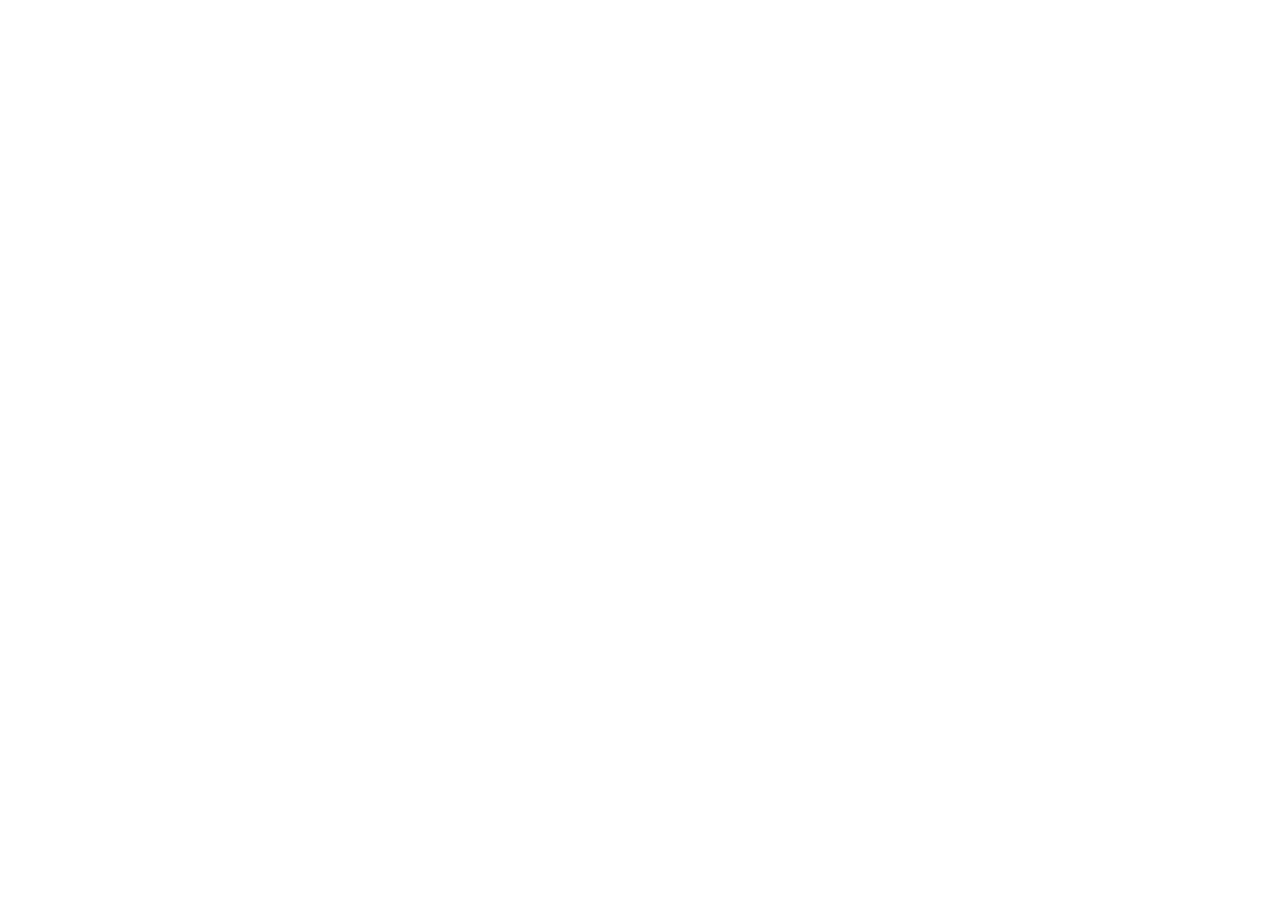
==== index.html @ bdcc48f2 "feat: initialize software comparison application Scaffold the bridge page project with React, Vite, " ====
<!doctype html>
<html lang="en">
  <head>
    <meta charset="UTF-8" />
    <meta name="viewport" content="width=device-width, initial-scale=1.0" />
    <title>Find the Best All-in-One Marketing Platform for Your Budget</title>
    <meta name="description" content="Compare the leading digital marketing and email automation tools in India. Find the best budget funnel builder and email sender for online businesses." />
  </head>
  <body>
    <div id="root"></div>
    <script type="module" src="/src/main.tsx"></script>
  </body>
</html>
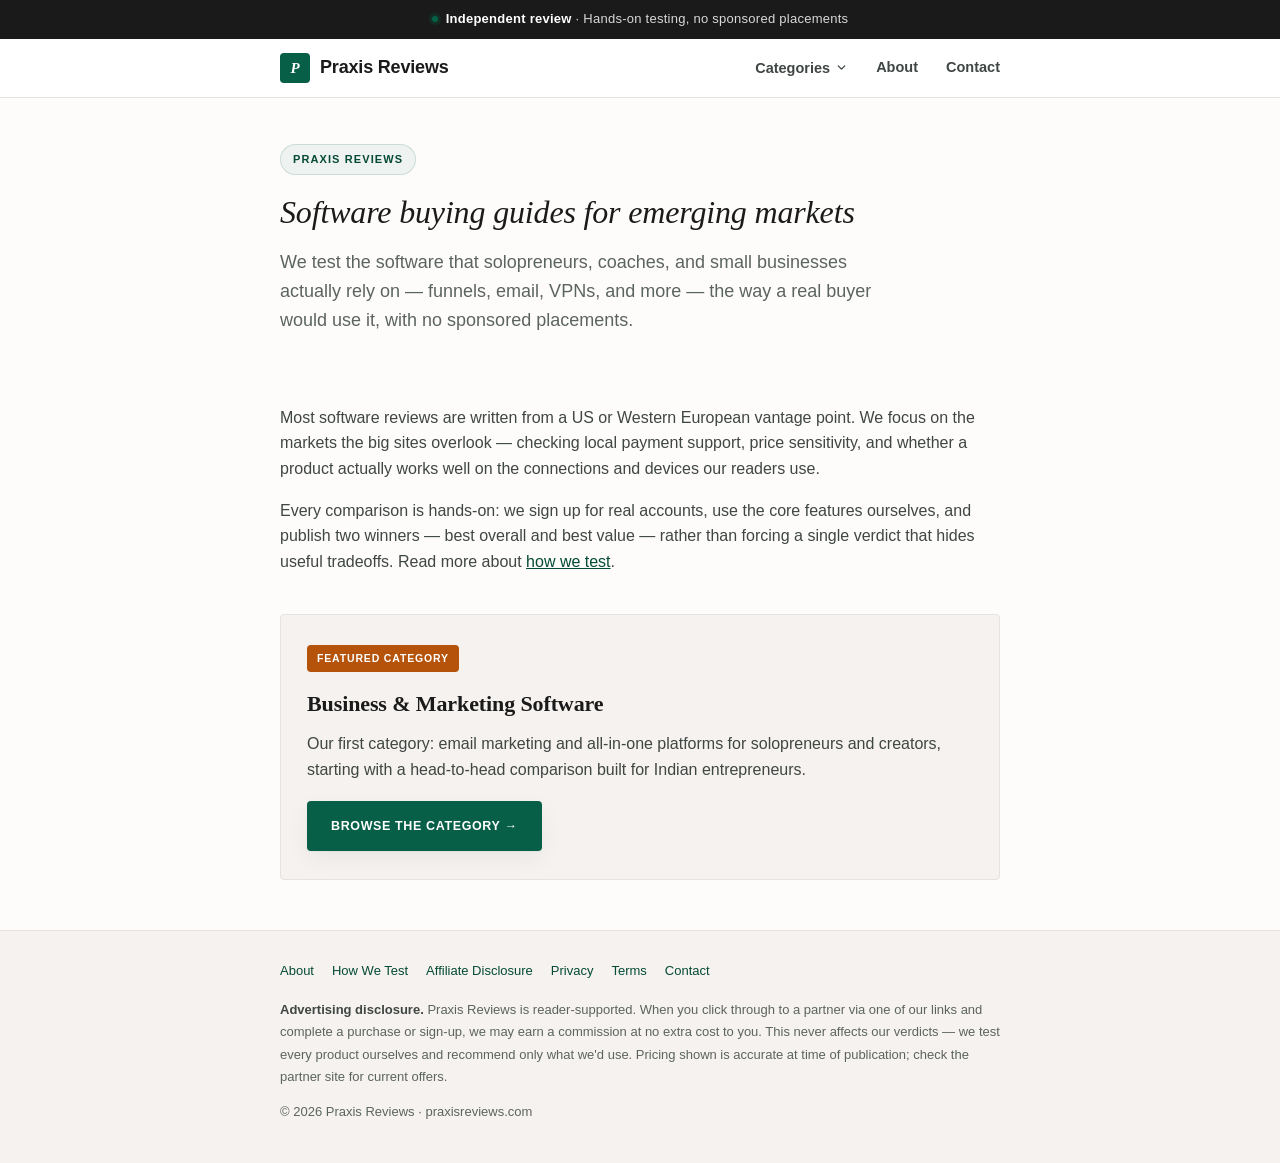
==== commit 3ec2d7ca: "Redesign site, fix nav, and correct comparison page accuracy - Restyle all pages to a green/serif ed" ====
--- a/index.html
+++ b/index.html
@@ -1,14 +1,141 @@
-<!doctype html>
+<!DOCTYPE html>
 <html lang="en">
-  <head>
-    <meta charset="UTF-8" />
-    <meta name="viewport" content="width=device-width, initial-scale=1.0" />
-    <title>Find the Best All-in-One Marketing Platform for Your Budget</title>
-    <meta name="description" content="Compare the leading digital marketing and email automation tools in India. Find the best budget funnel builder and email sender for online businesses." />
-  </head>
-  <body>
-    <div id="root"></div>
-    <script type="module" src="/src/main.tsx"></script>
-  </body>
+<head>
+<meta charset="UTF-8">
+<meta name="viewport" content="width=device-width, initial-scale=1.0">
+<title>Praxis Reviews — Software Buying Guides for Emerging Markets</title>
+<meta name="description" content="Independent, hands-on software comparisons for solopreneurs and small businesses in emerging markets — no sponsored placements.">
+<style>
+  :root{
+    --ink:#1A1A1A;
+    --ink-soft:#3F4643;
+    --muted:#5C6460;
+    --paper:#FDFCFB;
+    --panel:#F5F2EF;
+    --line:#E5E3E0;
+    --teal:#065F46;
+    --teal-dark:#044A36;
+    --teal-tint:rgba(6,95,70,.06);
+    --amber:#B45309;
+    --white:#FFFFFF;
+    --radius:4px;
+    --shadow:0 1px 2px rgba(26,26,26,.04), 0 8px 24px rgba(26,26,26,.05);
+  }
+  *{box-sizing:border-box;margin:0;padding:0}
+  html{scroll-behavior:smooth;-webkit-text-size-adjust:100%}
+  body{
+    font-family:-apple-system,BlinkMacSystemFont,"Segoe UI",Roboto,Helvetica,Arial,sans-serif;
+    color:var(--ink);background:var(--paper);line-height:1.6;
+    font-size:17px;-webkit-font-smoothing:antialiased;
+  }
+  .wrap{max-width:760px;margin:0 auto;padding:0 20px}
+
+  /* ── Trust bar ── */
+  .trustbar{background:var(--ink);color:#D8DAD8;font-size:13px;letter-spacing:.02em}
+  .trustbar .wrap{display:flex;align-items:center;justify-content:center;gap:8px;padding:9px 20px;text-align:center}
+  .trustbar strong{color:var(--white);font-weight:600}
+  .dot{width:6px;height:6px;border-radius:50%;background:var(--teal);flex-shrink:0;box-shadow:0 0 0 3px rgba(6,95,70,.25)}
+
+  /* ── Masthead (nav injected by /assets/header.js) ── */
+  .logo{display:flex;align-items:center;gap:10px;font-weight:700;font-size:18px;letter-spacing:-.01em;color:var(--ink);text-decoration:none}
+  .logo .mark{width:30px;height:30px;border-radius:var(--radius);background:var(--teal);color:#fff;display:flex;align-items:center;justify-content:center;font-weight:700;font-size:15px;font-family:Georgia,"Times New Roman",Times,serif;font-style:italic}
+
+  /* ── Hero ── */
+  .hero{padding:46px 0 30px;text-align:left}
+  .eyebrow{display:inline-flex;align-items:center;gap:7px;font-size:11px;font-weight:700;letter-spacing:.1em;text-transform:uppercase;color:var(--teal-dark);background:var(--teal-tint);border:1px solid rgba(6,95,70,.15);padding:6px 12px;border-radius:99px;margin-bottom:18px}
+  h1{font-family:Georgia,"Times New Roman",Times,serif;font-style:italic;font-weight:400;font-size:32px;line-height:1.22;letter-spacing:-.005em;margin-bottom:16px}
+  .standfirst{font-size:18px;color:var(--muted);max-width:62ch}
+
+  /* ── Body copy ── */
+  .sec{margin:40px 0}
+  .sec > h2{font-family:Georgia,serif;font-size:21px;font-weight:700;letter-spacing:-.005em;margin-bottom:14px}
+  .sec p{color:var(--ink-soft);font-size:16px;margin-bottom:16px}
+  .sec p:last-child{margin-bottom:0}
+  .sec p a{color:var(--teal-dark)}
+
+  /* ── Featured category highlight ── */
+  .highlight{background:var(--panel);border:1px solid var(--line);border-radius:var(--radius);padding:28px 26px;margin:38px 0}
+  .highlight h2{font-family:Georgia,serif;font-size:22px;margin-bottom:10px;letter-spacing:-.005em}
+  .highlight p{color:var(--ink-soft);margin-bottom:18px;font-size:16px}
+  .highlight .tag{display:inline-block;font-size:10.5px;font-weight:700;letter-spacing:.08em;text-transform:uppercase;color:#fff;background:var(--amber);padding:5px 10px;border-radius:var(--radius);margin-bottom:14px}
+  .btn{display:inline-flex;align-items:center;justify-content:center;gap:9px;padding:15px 24px;border-radius:var(--radius);font-size:12.5px;font-weight:700;letter-spacing:.05em;text-transform:uppercase;text-decoration:none;color:#fff;background:var(--teal);box-shadow:var(--shadow);transition:transform .12s ease,background .12s ease}
+  .btn:hover{transform:translateY(-1px);background:var(--teal-dark)}
+
+  /* ── Footer / disclaimer ── */
+  footer{border-top:1px solid var(--line);background:var(--panel);margin-top:50px;padding:30px 0 40px}
+  .foot-meta{display:flex;flex-wrap:wrap;gap:6px 18px;font-size:13px;color:var(--muted);margin-bottom:18px}
+  .foot-meta a{color:var(--teal-dark);text-decoration:none}
+  .disclaimer{font-size:13px;color:var(--muted);line-height:1.7;margin-bottom:14px}
+  .disclaimer b{color:var(--ink-soft)}
+  .copyright{font-size:13px;color:var(--muted)}
+
+  /* ── Responsive ── */
+  @media (max-width:600px){
+    body{font-size:16px}
+    h1{font-size:25px}
+    .standfirst{font-size:16.5px}
+    .hero{padding:34px 0 24px}
+    .sec > h2{font-size:19px}
+    .trustbar .wrap{font-size:12px}
+    .btn{width:100%}
+  }
+</style>
+</head>
+<body>
+
+<!-- TRUST BAR -->
+<div class="trustbar">
+  <div class="wrap">
+    <span class="dot"></span>
+    <span><strong>Independent review</strong> · Hands-on testing, no sponsored placements</span>
+  </div>
+</div>
+
+<!-- MASTHEAD -->
+<div id="site-header"></div>
+
+<div class="wrap">
+
+  <!-- HERO -->
+  <section class="hero">
+    <span class="eyebrow">Praxis Reviews</span>
+    <h1>Software buying guides for emerging markets</h1>
+    <p class="standfirst">We test the software that solopreneurs, coaches, and small businesses actually rely on — funnels, email, VPNs, and more — the way a real buyer would use it, with no sponsored placements.</p>
+  </section>
+
+  <section class="sec">
+    <p>Most software reviews are written from a US or Western European vantage point. We focus on the markets the big sites overlook — checking local payment support, price sensitivity, and whether a product actually works well on the connections and devices our readers use.</p>
+    <p>Every comparison is hands-on: we sign up for real accounts, use the core features ourselves, and publish two winners — best overall and best value — rather than forcing a single verdict that hides useful tradeoffs. Read more about <a href="/methodology">how we test</a>.</p>
+  </section>
+
+  <!-- FEATURED CATEGORY -->
+  <div class="highlight">
+    <span class="tag">Featured category</span>
+    <h2>Business &amp; Marketing Software</h2>
+    <p>Our first category: email marketing and all-in-one platforms for solopreneurs and creators, starting with a head-to-head comparison built for Indian entrepreneurs.</p>
+    <a class="btn" href="/email-marketing/">Browse the category →</a>
+  </div>
+
+</div>
+
+<!-- FOOTER -->
+<footer>
+  <div class="wrap">
+    <div class="foot-meta">
+      <a href="/about">About</a>
+      <a href="/methodology">How We Test</a>
+      <a href="/disclosure">Affiliate Disclosure</a>
+      <a href="/privacy">Privacy</a>
+      <a href="/terms">Terms</a>
+      <a href="/contact">Contact</a>
+    </div>
+    <p class="disclaimer">
+      <b>Advertising disclosure.</b> Praxis Reviews is reader-supported. When you click through to a partner via one of our links and complete a purchase or sign-up, we may earn a commission at no extra cost to you. This never affects our verdicts — we test every product ourselves and recommend only what we'd use. Pricing shown is accurate at time of publication; check the partner site for current offers.
+    </p>
+    <p class="copyright">© 2026 Praxis Reviews · praxisreviews.com</p>
+  </div>
+</footer>
+
+<script src="/assets/header.js" defer></script>
+</body>
 </html>
-
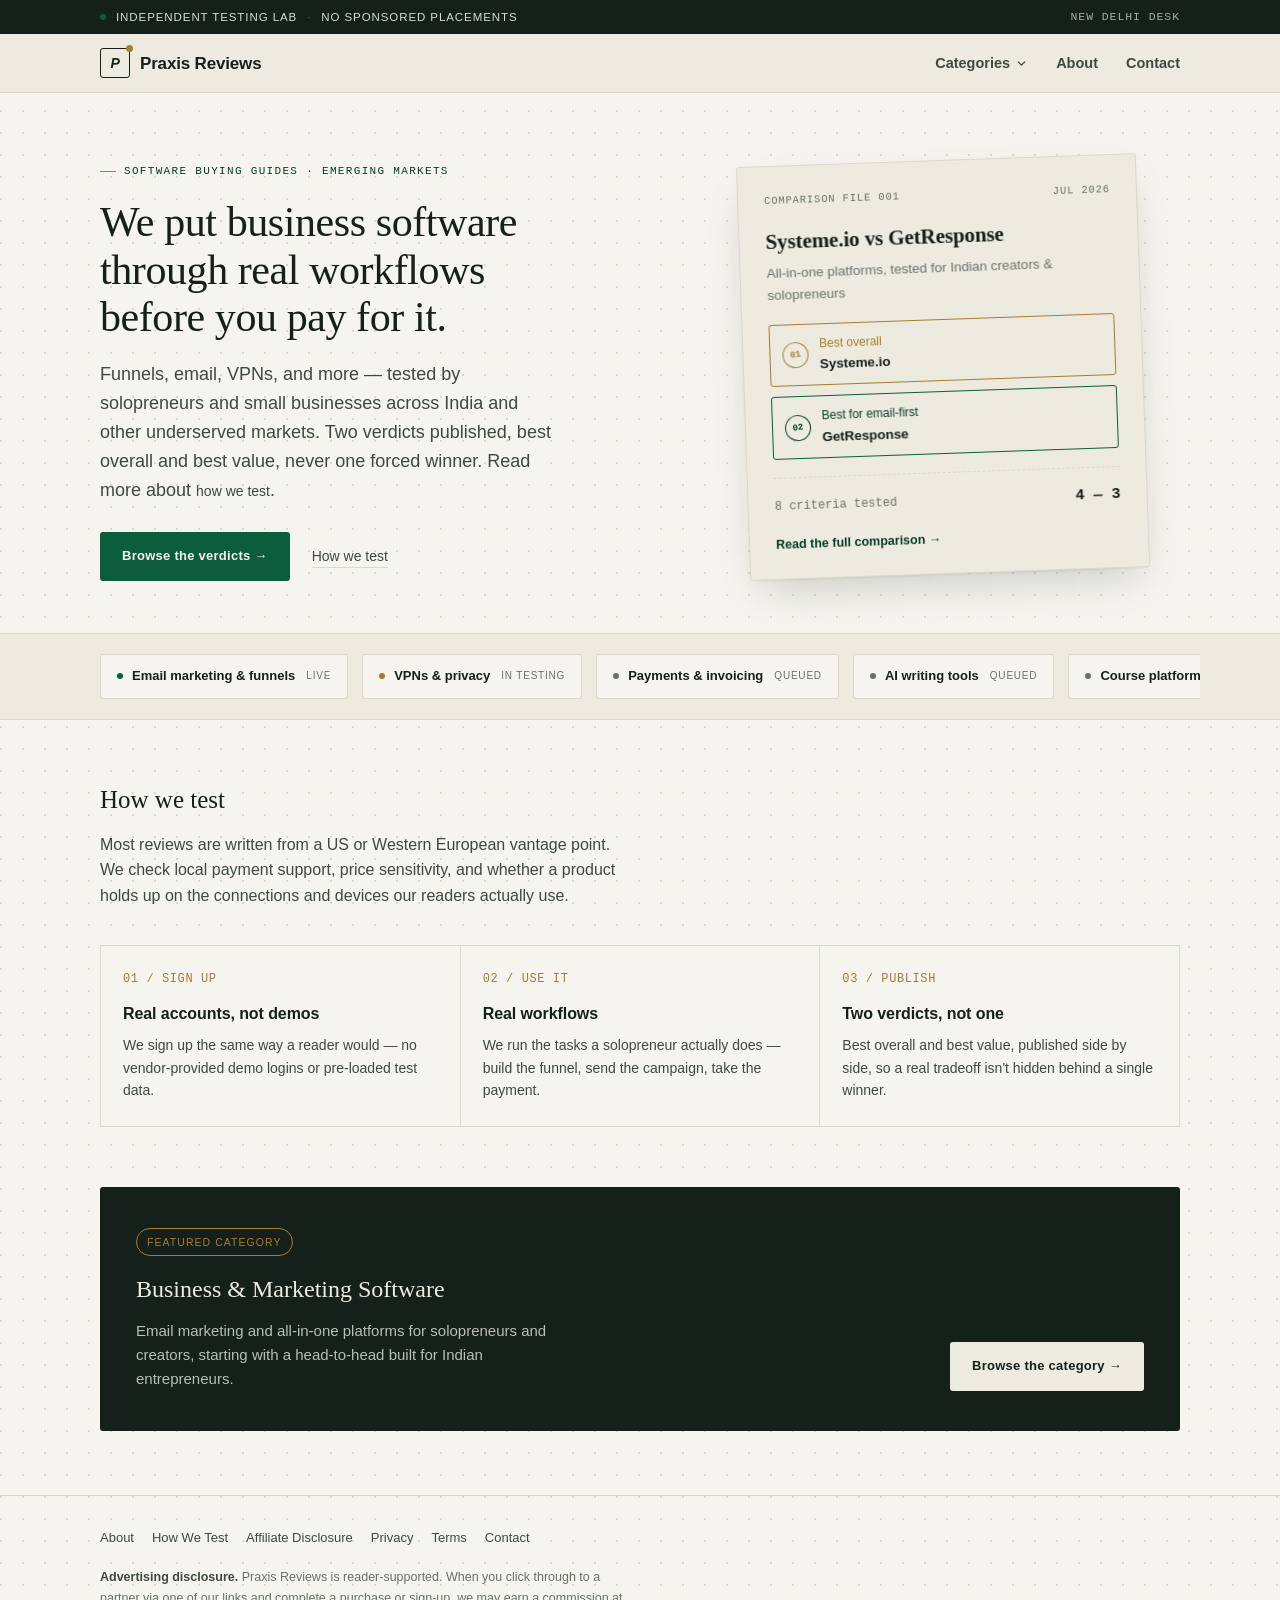
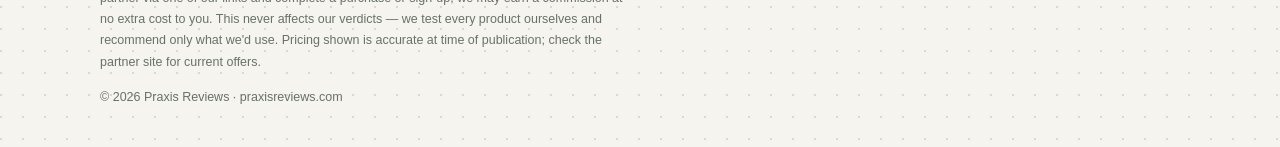
==== commit ff286a84: "Redesign site with inspection-manifest visual identity Replace the cream/teal editorial look with a " ====
--- a/index.html
+++ b/index.html
@@ -7,116 +7,268 @@
 <meta name="description" content="Independent, hands-on software comparisons for solopreneurs and small businesses in emerging markets — no sponsored placements.">
 <style>
   :root{
-    --ink:#1A1A1A;
-    --ink-soft:#3F4643;
-    --muted:#5C6460;
-    --paper:#FDFCFB;
-    --panel:#F5F2EF;
-    --line:#E5E3E0;
-    --teal:#065F46;
-    --teal-dark:#044A36;
-    --teal-tint:rgba(6,95,70,.06);
-    --amber:#B45309;
-    --white:#FFFFFF;
-    --radius:4px;
-    --shadow:0 1px 2px rgba(26,26,26,.04), 0 8px 24px rgba(26,26,26,.05);
+    --paper:#F5F4EE;
+    --panel:#EDEBE0;
+    --ink:#15201A;
+    --ink-soft:#3E4941;
+    --muted:#67716A;
+    --teal:#0B5D3B;
+    --teal-dark:#063C27;
+    --teal-tint:rgba(11,93,59,.08);
+    --amber:#A67C2E;
+    --amber-tint:rgba(166,124,46,.12);
+    --white:#EDEBE0;
+    --line:#DBD7C9;
+    --radius:3px;
+    --shadow:0 1px 2px rgba(21,32,26,.06), 0 18px 40px -14px rgba(21,32,26,.22);
+  }
+  @media (prefers-color-scheme: dark){
+    :root{
+      --paper:#101915; --panel:#16211B; --ink:#EDEAE0; --ink-soft:#C7C9BD; --muted:#8B9389;
+      --teal:#3FA679; --teal-dark:#1F7A52; --teal-tint:rgba(63,166,121,.12);
+      --amber:#D9A94A; --amber-tint:rgba(217,169,74,.14); --white:#16211B; --line:#293530;
+      --shadow:0 1px 2px rgba(0,0,0,.3), 0 18px 44px -14px rgba(0,0,0,.6);
+    }
   }
   *{box-sizing:border-box;margin:0;padding:0}
   html{scroll-behavior:smooth;-webkit-text-size-adjust:100%}
   body{
     font-family:-apple-system,BlinkMacSystemFont,"Segoe UI",Roboto,Helvetica,Arial,sans-serif;
-    color:var(--ink);background:var(--paper);line-height:1.6;
-    font-size:17px;-webkit-font-smoothing:antialiased;
-  }
-  .wrap{max-width:760px;margin:0 auto;padding:0 20px}
-
-  /* ── Trust bar ── */
-  .trustbar{background:var(--ink);color:#D8DAD8;font-size:13px;letter-spacing:.02em}
-  .trustbar .wrap{display:flex;align-items:center;justify-content:center;gap:8px;padding:9px 20px;text-align:center}
-  .trustbar strong{color:var(--white);font-weight:600}
-  .dot{width:6px;height:6px;border-radius:50%;background:var(--teal);flex-shrink:0;box-shadow:0 0 0 3px rgba(6,95,70,.25)}
+    color:var(--ink);
+    background:
+      radial-gradient(circle at 1px 1px, var(--line) 1px, transparent 0) 0 0/22px 22px,
+      var(--paper);
+    line-height:1.6;font-size:17px;-webkit-font-smoothing:antialiased;
+  }
+  a{color:inherit}
+  .serif{font-family:"Iowan Old Style","Palatino Linotype",Palatino,"URW Palladio L","Book Antiqua",Georgia,serif}
+  .mono{font-family:ui-monospace,"SF Mono","Cascadia Mono","Roboto Mono",Menlo,Consolas,monospace}
+  .wrap{max-width:1120px;margin:0 auto;padding:0 20px}
+  h1,h2,h3{text-wrap:balance}
+  :focus-visible{outline:2px solid var(--teal);outline-offset:3px}
+  @media (prefers-reduced-motion: reduce){
+    *{animation-duration:.001ms !important;animation-iteration-count:1 !important;transition-duration:.001ms !important}
+  }
+
+  /* ── Dispatch bar ── */
+  .dispatch{background:var(--ink);color:#D8DAD3}
+  @media (prefers-color-scheme: dark){ .dispatch{background:#080D0A} }
+  .dispatch .wrap{display:flex;align-items:center;gap:10px;padding:8px 20px;font-size:11.5px;letter-spacing:.08em;text-transform:uppercase}
+  .dispatch .dot{width:6px;height:6px;border-radius:50%;background:var(--teal);flex-shrink:0;box-shadow:0 0 0 3px var(--teal-tint)}
+  .dispatch .sep{opacity:.4}
+  .dispatch .desk{margin-left:auto;opacity:.75}
+  @media (max-width:640px){ .dispatch .desk{display:none} }
 
   /* ── Masthead (nav injected by /assets/header.js) ── */
-  .logo{display:flex;align-items:center;gap:10px;font-weight:700;font-size:18px;letter-spacing:-.01em;color:var(--ink);text-decoration:none}
-  .logo .mark{width:30px;height:30px;border-radius:var(--radius);background:var(--teal);color:#fff;display:flex;align-items:center;justify-content:center;font-weight:700;font-size:15px;font-family:Georgia,"Times New Roman",Times,serif;font-style:italic}
+  .logo{display:flex;align-items:center;gap:10px;font-weight:600;font-size:17px;letter-spacing:-.01em;color:var(--ink);text-decoration:none}
+  .logo .mark{width:30px;height:30px;border:1.5px solid var(--ink);border-radius:var(--radius);color:var(--ink);display:flex;align-items:center;justify-content:center;font-weight:600;font-size:14px;font-style:italic;position:relative}
+  .logo .mark::after{content:"";position:absolute;top:-4px;right:-4px;width:7px;height:7px;background:var(--amber);border-radius:50%}
 
   /* ── Hero ── */
-  .hero{padding:46px 0 30px;text-align:left}
-  .eyebrow{display:inline-flex;align-items:center;gap:7px;font-size:11px;font-weight:700;letter-spacing:.1em;text-transform:uppercase;color:var(--teal-dark);background:var(--teal-tint);border:1px solid rgba(6,95,70,.15);padding:6px 12px;border-radius:99px;margin-bottom:18px}
-  h1{font-family:Georgia,"Times New Roman",Times,serif;font-style:italic;font-weight:400;font-size:32px;line-height:1.22;letter-spacing:-.005em;margin-bottom:16px}
-  .standfirst{font-size:18px;color:var(--muted);max-width:62ch}
-
-  /* ── Body copy ── */
-  .sec{margin:40px 0}
-  .sec > h2{font-family:Georgia,serif;font-size:21px;font-weight:700;letter-spacing:-.005em;margin-bottom:14px}
-  .sec p{color:var(--ink-soft);font-size:16px;margin-bottom:16px}
-  .sec p:last-child{margin-bottom:0}
-  .sec p a{color:var(--teal-dark)}
-
-  /* ── Featured category highlight ── */
-  .highlight{background:var(--panel);border:1px solid var(--line);border-radius:var(--radius);padding:28px 26px;margin:38px 0}
-  .highlight h2{font-family:Georgia,serif;font-size:22px;margin-bottom:10px;letter-spacing:-.005em}
-  .highlight p{color:var(--ink-soft);margin-bottom:18px;font-size:16px}
-  .highlight .tag{display:inline-block;font-size:10.5px;font-weight:700;letter-spacing:.08em;text-transform:uppercase;color:#fff;background:var(--amber);padding:5px 10px;border-radius:var(--radius);margin-bottom:14px}
-  .btn{display:inline-flex;align-items:center;justify-content:center;gap:9px;padding:15px 24px;border-radius:var(--radius);font-size:12.5px;font-weight:700;letter-spacing:.05em;text-transform:uppercase;text-decoration:none;color:#fff;background:var(--teal);box-shadow:var(--shadow);transition:transform .12s ease,background .12s ease}
+  .hero{padding:60px 0 52px}
+  .hero .grid{display:grid;grid-template-columns:1.1fr .95fr;gap:56px;align-items:center}
+  @media (max-width:900px){ .hero .grid{grid-template-columns:1fr;gap:40px} }
+  .eyebrow{display:inline-flex;align-items:center;gap:8px;font-size:11px;letter-spacing:.12em;text-transform:uppercase;color:var(--teal-dark);margin-bottom:18px}
+  @media (prefers-color-scheme: dark){ .eyebrow{color:var(--teal)} }
+  .eyebrow::before{content:"";width:16px;height:1px;background:var(--amber)}
+  h1{font-size:42px;font-weight:500;line-height:1.14;letter-spacing:-.01em;margin-bottom:18px}
+  @media (max-width:900px){ h1{font-size:31px} }
+  .standfirst{font-size:18px;color:var(--ink-soft);max-width:46ch;margin-bottom:28px}
+  .cta-row{display:flex;align-items:center;gap:22px;flex-wrap:wrap}
+  .btn{display:inline-flex;align-items:center;gap:9px;padding:14px 22px;background:var(--teal);color:var(--paper);text-decoration:none;font-size:13px;font-weight:600;letter-spacing:.02em;border-radius:var(--radius);transition:transform .15s ease,background .15s ease}
   .btn:hover{transform:translateY(-1px);background:var(--teal-dark)}
-
-  /* ── Footer / disclaimer ── */
-  footer{border-top:1px solid var(--line);background:var(--panel);margin-top:50px;padding:30px 0 40px}
+  .text-link{font-size:14px;color:var(--ink-soft);text-decoration:none;border-bottom:1px solid var(--line)}
+  .text-link:hover{color:var(--ink);border-color:var(--ink-soft)}
+
+  /* ── Verdict card ── */
+  .card-stage{display:flex;justify-content:center}
+  .verdict-card{
+    background:var(--panel);border:1px solid var(--line);border-radius:var(--radius);
+    box-shadow:var(--shadow);padding:26px 26px 24px;width:100%;max-width:400px;
+    transform:rotate(-2deg);
+    animation:settle .6s cubic-bezier(.2,.9,.3,1.1) both;
+  }
+  @keyframes settle{ from{ transform:rotate(-7deg) translateY(10px) scale(.97); opacity:0 } to{ transform:rotate(-2deg) translateY(0) scale(1); opacity:1 } }
+  .verdict-card .file-row{display:flex;justify-content:space-between;font-size:10.5px;letter-spacing:.08em;text-transform:uppercase;color:var(--muted);margin-bottom:16px}
+  .verdict-card h2{font-size:21px;font-weight:600;margin-bottom:4px;letter-spacing:-.005em}
+  .verdict-card .sub{font-size:13.5px;color:var(--muted);margin-bottom:18px}
+  .stamps{display:flex;flex-direction:column;gap:10px;margin-bottom:18px}
+  .stamp{display:flex;align-items:center;gap:11px;padding:10px 12px;border:1.5px solid;border-radius:var(--radius)}
+  .stamp.gold{border-color:var(--amber);color:var(--amber)}
+  .stamp.teal-stamp{border-color:var(--teal);color:var(--teal-dark)}
+  @media (prefers-color-scheme: dark){ .stamp.teal-stamp{color:var(--teal)} }
+  .stamp .ring{width:26px;height:26px;border-radius:50%;border:1.5px solid currentColor;flex-shrink:0;display:flex;align-items:center;justify-content:center;font-size:9px;font-weight:700;transform:rotate(-8deg)}
+  .stamp .txt{font-size:12px}
+  .stamp .txt b{display:block;font-size:13.5px;letter-spacing:-.005em;color:var(--ink);font-weight:700}
+  .verdict-card .score{display:flex;align-items:baseline;justify-content:space-between;padding-top:16px;border-top:1px dashed var(--line);font-size:12px;color:var(--muted)}
+  .verdict-card .score b{font-size:15px;color:var(--ink);font-variant-numeric:tabular-nums}
+  .verdict-card .file-cta{display:block;margin-top:16px;font-size:12.5px;color:var(--teal-dark);text-decoration:none;font-weight:600}
+  @media (prefers-color-scheme: dark){ .verdict-card .file-cta{color:var(--teal)} }
+
+  /* ── Manifest strip ── */
+  .manifest{border-top:1px solid var(--line);border-bottom:1px solid var(--line);background:var(--panel)}
+  .manifest .row{display:flex;gap:14px;overflow-x:auto;padding:20px 20px;max-width:1120px;margin:0 auto;scrollbar-width:thin}
+  .chip{flex-shrink:0;display:flex;align-items:center;gap:9px;padding:11px 16px;background:var(--paper);border:1px solid var(--line);border-radius:var(--radius);font-size:13px;white-space:nowrap;text-decoration:none;color:var(--ink-soft)}
+  .chip .cdot{width:6px;height:6px;border-radius:50%;flex-shrink:0}
+  .chip .cdot.live{background:var(--teal)}
+  .chip .cdot.testing{background:var(--amber)}
+  .chip .cdot.queued{background:var(--muted)}
+  .chip b{color:var(--ink);font-weight:600}
+  .chip .status{font-size:10px;letter-spacing:.08em;text-transform:uppercase;color:var(--muted);margin-left:2px}
+  .chip:hover{border-color:var(--ink-soft)}
+
+  /* ── Method ── */
+  .method{padding:60px 0}
+  .method .head{max-width:56ch;margin-bottom:36px}
+  .method h2{font-size:25px;font-weight:500;margin-bottom:12px}
+  .method .head p{color:var(--ink-soft);font-size:16px}
+  .steps{display:grid;grid-template-columns:repeat(3,1fr);gap:1px;background:var(--line);border:1px solid var(--line)}
+  @media (max-width:820px){ .steps{grid-template-columns:1fr} }
+  .step{background:var(--paper);padding:24px 22px}
+  .step .n{font-family:ui-monospace,"SF Mono",monospace;font-size:12px;color:var(--amber);letter-spacing:.05em;margin-bottom:12px}
+  .step h3{font-size:16px;font-weight:600;margin-bottom:8px;letter-spacing:-.005em}
+  .step p{font-size:14px;color:var(--ink-soft)}
+
+  /* ── Featured panel ── */
+  .featured{padding:0 0 64px}
+  .featured .panel{background:var(--ink);color:var(--panel);border-radius:var(--radius);padding:40px 36px;display:flex;justify-content:space-between;gap:36px;align-items:flex-end;flex-wrap:wrap}
+  @media (prefers-color-scheme: dark){ .featured .panel{background:var(--panel);border:1px solid var(--line);color:var(--ink)} }
+  .featured .tag{display:inline-block;font-size:10.5px;letter-spacing:.1em;text-transform:uppercase;color:var(--amber);border:1px solid var(--amber);padding:5px 10px;border-radius:99px;margin-bottom:14px}
+  .featured h2{font-size:24px;font-weight:500;margin-bottom:10px;max-width:26ch}
+  .featured p{font-size:15px;color:#B9BEB6;max-width:52ch}
+  @media (prefers-color-scheme: dark){ .featured p{color:var(--ink-soft)} }
+  .featured .btn{background:var(--panel);color:var(--ink)}
+  .featured .btn:hover{background:#fff}
+  @media (prefers-color-scheme: dark){
+    .featured .btn{background:var(--teal);color:#0c1310}
+    .featured .btn:hover{background:var(--teal-dark);color:var(--panel)}
+  }
+
+  /* ── Footer ── */
+  footer{border-top:1px solid var(--line);padding:32px 0 40px}
   .foot-meta{display:flex;flex-wrap:wrap;gap:6px 18px;font-size:13px;color:var(--muted);margin-bottom:18px}
-  .foot-meta a{color:var(--teal-dark);text-decoration:none}
-  .disclaimer{font-size:13px;color:var(--muted);line-height:1.7;margin-bottom:14px}
+  .foot-meta a{color:var(--ink-soft);text-decoration:none}
+  .foot-meta a:hover{color:var(--ink)}
+  .disclaimer{font-size:12.5px;color:var(--muted);line-height:1.7;max-width:76ch;margin-bottom:14px}
   .disclaimer b{color:var(--ink-soft)}
-  .copyright{font-size:13px;color:var(--muted)}
+  .copyright{font-size:12.5px;color:var(--muted)}
 
   /* ── Responsive ── */
   @media (max-width:600px){
     body{font-size:16px}
-    h1{font-size:25px}
-    .standfirst{font-size:16.5px}
-    .hero{padding:34px 0 24px}
-    .sec > h2{font-size:19px}
-    .trustbar .wrap{font-size:12px}
-    .btn{width:100%}
+    .btn{width:100%;justify-content:center}
+    .cta-row{width:100%}
   }
 </style>
 </head>
 <body>
 
-<!-- TRUST BAR -->
-<div class="trustbar">
+<!-- DISPATCH BAR -->
+<div class="dispatch">
   <div class="wrap">
     <span class="dot"></span>
-    <span><strong>Independent review</strong> · Hands-on testing, no sponsored placements</span>
+    <span>Independent testing lab</span>
+    <span class="sep">·</span>
+    <span>No sponsored placements</span>
+    <span class="desk mono">NEW DELHI DESK</span>
   </div>
 </div>
 
 <!-- MASTHEAD -->
 <div id="site-header"></div>
 
-<div class="wrap">
-
-  <!-- HERO -->
-  <section class="hero">
-    <span class="eyebrow">Praxis Reviews</span>
-    <h1>Software buying guides for emerging markets</h1>
-    <p class="standfirst">We test the software that solopreneurs, coaches, and small businesses actually rely on — funnels, email, VPNs, and more — the way a real buyer would use it, with no sponsored placements.</p>
-  </section>
-
-  <section class="sec">
-    <p>Most software reviews are written from a US or Western European vantage point. We focus on the markets the big sites overlook — checking local payment support, price sensitivity, and whether a product actually works well on the connections and devices our readers use.</p>
-    <p>Every comparison is hands-on: we sign up for real accounts, use the core features ourselves, and publish two winners — best overall and best value — rather than forcing a single verdict that hides useful tradeoffs. Read more about <a href="/methodology">how we test</a>.</p>
-  </section>
-
-  <!-- FEATURED CATEGORY -->
-  <div class="highlight">
-    <span class="tag">Featured category</span>
-    <h2>Business &amp; Marketing Software</h2>
-    <p>Our first category: email marketing and all-in-one platforms for solopreneurs and creators, starting with a head-to-head comparison built for Indian entrepreneurs.</p>
-    <a class="btn" href="/email-marketing/">Browse the category →</a>
-  </div>
-
+<!-- HERO -->
+<section class="hero">
+  <div class="wrap grid">
+    <div>
+      <span class="eyebrow mono">Software buying guides · Emerging markets</span>
+      <h1 class="serif">We put business software through real workflows before you pay for it.</h1>
+      <p class="standfirst">Funnels, email, VPNs, and more — tested by solopreneurs and small businesses across India and other underserved markets. Two verdicts published, best overall and best value, never one forced winner. Read more about <a class="text-link" href="/methodology" style="border-bottom:none">how we test</a>.</p>
+      <div class="cta-row">
+        <a class="btn" href="/email-marketing/">Browse the verdicts →</a>
+        <a class="text-link" href="/methodology">How we test</a>
+      </div>
+    </div>
+
+    <div class="card-stage">
+      <div class="verdict-card">
+        <div class="file-row mono">
+          <span>Comparison file 001</span>
+          <span>Jul 2026</span>
+        </div>
+        <h2 class="serif">Systeme.io vs GetResponse</h2>
+        <p class="sub">All-in-one platforms, tested for Indian creators &amp; solopreneurs</p>
+        <div class="stamps">
+          <div class="stamp gold">
+            <span class="ring mono">01</span>
+            <span class="txt">Best overall<b>Systeme.io</b></span>
+          </div>
+          <div class="stamp teal-stamp">
+            <span class="ring mono">02</span>
+            <span class="txt">Best for email-first<b>GetResponse</b></span>
+          </div>
+        </div>
+        <div class="score mono">
+          <span>8 criteria tested</span>
+          <b>4 — 3</b>
+        </div>
+        <a class="file-cta" href="/email-marketing/systeme-io-vs-getresponse-india/">Read the full comparison →</a>
+      </div>
+    </div>
+  </div>
+</section>
+
+<!-- MANIFEST STRIP -->
+<div class="manifest">
+  <div class="row">
+    <a class="chip" href="/email-marketing/"><span class="cdot live"></span><b>Email marketing &amp; funnels</b><span class="status">Live</span></a>
+    <span class="chip"><span class="cdot testing"></span><b>VPNs &amp; privacy</b><span class="status">In testing</span></span>
+    <span class="chip"><span class="cdot queued"></span><b>Payments &amp; invoicing</b><span class="status">Queued</span></span>
+    <span class="chip"><span class="cdot queued"></span><b>AI writing tools</b><span class="status">Queued</span></span>
+    <span class="chip"><span class="cdot queued"></span><b>Course platforms</b><span class="status">Queued</span></span>
+  </div>
 </div>
+
+<!-- METHOD -->
+<section class="method">
+  <div class="wrap">
+    <div class="head">
+      <h2 class="serif">How we test</h2>
+      <p>Most reviews are written from a US or Western European vantage point. We check local payment support, price sensitivity, and whether a product holds up on the connections and devices our readers actually use.</p>
+    </div>
+    <div class="steps">
+      <div class="step">
+        <div class="n">01 / SIGN UP</div>
+        <h3>Real accounts, not demos</h3>
+        <p>We sign up the same way a reader would — no vendor-provided demo logins or pre-loaded test data.</p>
+      </div>
+      <div class="step">
+        <div class="n">02 / USE IT</div>
+        <h3>Real workflows</h3>
+        <p>We run the tasks a solopreneur actually does — build the funnel, send the campaign, take the payment.</p>
+      </div>
+      <div class="step">
+        <div class="n">03 / PUBLISH</div>
+        <h3>Two verdicts, not one</h3>
+        <p>Best overall and best value, published side by side, so a real tradeoff isn't hidden behind a single winner.</p>
+      </div>
+    </div>
+  </div>
+</section>
+
+<!-- FEATURED CATEGORY -->
+<section class="featured">
+  <div class="wrap">
+    <div class="panel">
+      <div>
+        <span class="tag">Featured category</span>
+        <h2 class="serif">Business &amp; Marketing Software</h2>
+        <p>Email marketing and all-in-one platforms for solopreneurs and creators, starting with a head-to-head built for Indian entrepreneurs.</p>
+      </div>
+      <a class="btn" href="/email-marketing/">Browse the category →</a>
+    </div>
+  </div>
+</section>
 
 <!-- FOOTER -->
 <footer>
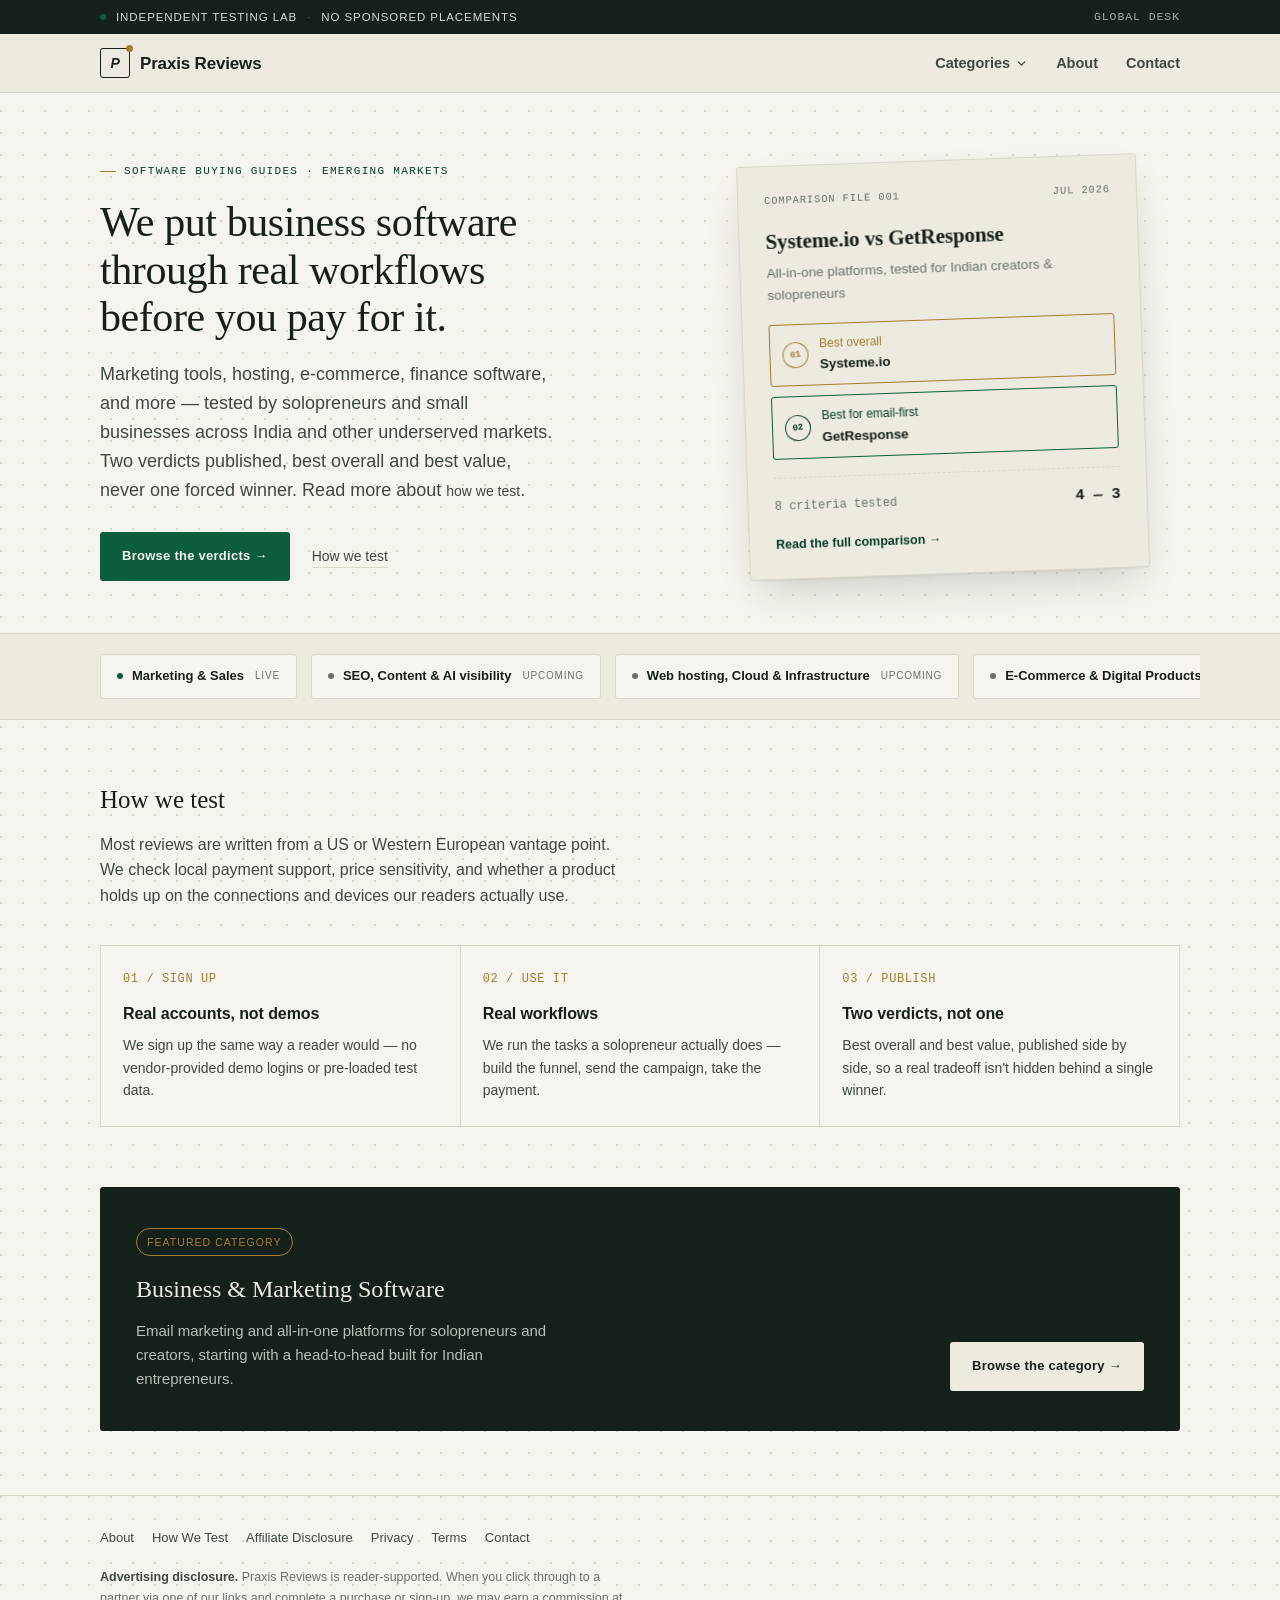
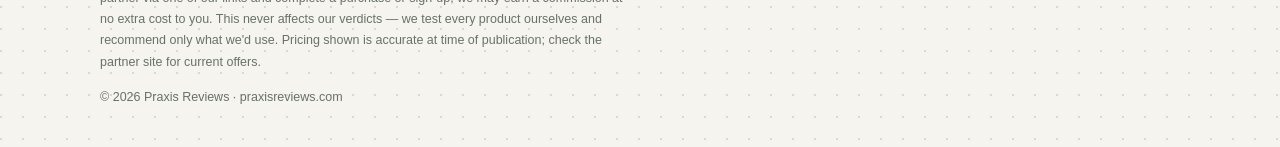
==== commit 401bd200: "Expand manifest strip to full category list and refresh hero copy Replace the 5-item roadmap with th" ====
--- a/index.html
+++ b/index.html
@@ -111,8 +111,7 @@
   .chip{flex-shrink:0;display:flex;align-items:center;gap:9px;padding:11px 16px;background:var(--paper);border:1px solid var(--line);border-radius:var(--radius);font-size:13px;white-space:nowrap;text-decoration:none;color:var(--ink-soft)}
   .chip .cdot{width:6px;height:6px;border-radius:50%;flex-shrink:0}
   .chip .cdot.live{background:var(--teal)}
-  .chip .cdot.testing{background:var(--amber)}
-  .chip .cdot.queued{background:var(--muted)}
+  .chip .cdot.upcoming{background:var(--muted)}
   .chip b{color:var(--ink);font-weight:600}
   .chip .status{font-size:10px;letter-spacing:.08em;text-transform:uppercase;color:var(--muted);margin-left:2px}
   .chip:hover{border-color:var(--ink-soft)}
@@ -170,7 +169,7 @@
     <span>Independent testing lab</span>
     <span class="sep">·</span>
     <span>No sponsored placements</span>
-    <span class="desk mono">NEW DELHI DESK</span>
+    <span class="desk mono">GLOBAL DESK</span>
   </div>
 </div>
 
@@ -183,7 +182,7 @@
     <div>
       <span class="eyebrow mono">Software buying guides · Emerging markets</span>
       <h1 class="serif">We put business software through real workflows before you pay for it.</h1>
-      <p class="standfirst">Funnels, email, VPNs, and more — tested by solopreneurs and small businesses across India and other underserved markets. Two verdicts published, best overall and best value, never one forced winner. Read more about <a class="text-link" href="/methodology" style="border-bottom:none">how we test</a>.</p>
+      <p class="standfirst">Marketing tools, hosting, e-commerce, finance software, and more — tested by solopreneurs and small businesses across India and other underserved markets. Two verdicts published, best overall and best value, never one forced winner. Read more about <a class="text-link" href="/methodology" style="border-bottom:none">how we test</a>.</p>
       <div class="cta-row">
         <a class="btn" href="/email-marketing/">Browse the verdicts →</a>
         <a class="text-link" href="/methodology">How we test</a>
@@ -221,11 +220,17 @@
 <!-- MANIFEST STRIP -->
 <div class="manifest">
   <div class="row">
-    <a class="chip" href="/email-marketing/"><span class="cdot live"></span><b>Email marketing &amp; funnels</b><span class="status">Live</span></a>
-    <span class="chip"><span class="cdot testing"></span><b>VPNs &amp; privacy</b><span class="status">In testing</span></span>
-    <span class="chip"><span class="cdot queued"></span><b>Payments &amp; invoicing</b><span class="status">Queued</span></span>
-    <span class="chip"><span class="cdot queued"></span><b>AI writing tools</b><span class="status">Queued</span></span>
-    <span class="chip"><span class="cdot queued"></span><b>Course platforms</b><span class="status">Queued</span></span>
+    <a class="chip" href="/email-marketing/"><span class="cdot live"></span><b>Marketing &amp; Sales</b><span class="status">Live</span></a>
+    <span class="chip"><span class="cdot upcoming"></span><b>SEO, Content &amp; AI visibility</b><span class="status">Upcoming</span></span>
+    <span class="chip"><span class="cdot upcoming"></span><b>Web hosting, Cloud &amp; Infrastructure</b><span class="status">Upcoming</span></span>
+    <span class="chip"><span class="cdot upcoming"></span><b>E-Commerce &amp; Digital Products</b><span class="status">Upcoming</span></span>
+    <span class="chip"><span class="cdot upcoming"></span><b>Productivity, Operations &amp; Automation</b><span class="status">Upcoming</span></span>
+    <span class="chip"><span class="cdot upcoming"></span><b>Finance, Accounting &amp; Business Formation</b><span class="status">Upcoming</span></span>
+    <span class="chip"><span class="cdot upcoming"></span><b>Customer Support</b><span class="status">Upcoming</span></span>
+    <span class="chip"><span class="cdot upcoming"></span><b>AI Tools</b><span class="status">Upcoming</span></span>
+    <span class="chip"><span class="cdot upcoming"></span><b>Analytics, Feedback &amp; Testing</b><span class="status">Upcoming</span></span>
+    <span class="chip"><span class="cdot upcoming"></span><b>Newsletter &amp; Content Distribution</b><span class="status">Upcoming</span></span>
+    <span class="chip"><span class="cdot upcoming"></span><b>Team &amp; HR</b><span class="status">Upcoming</span></span>
   </div>
 </div>
 
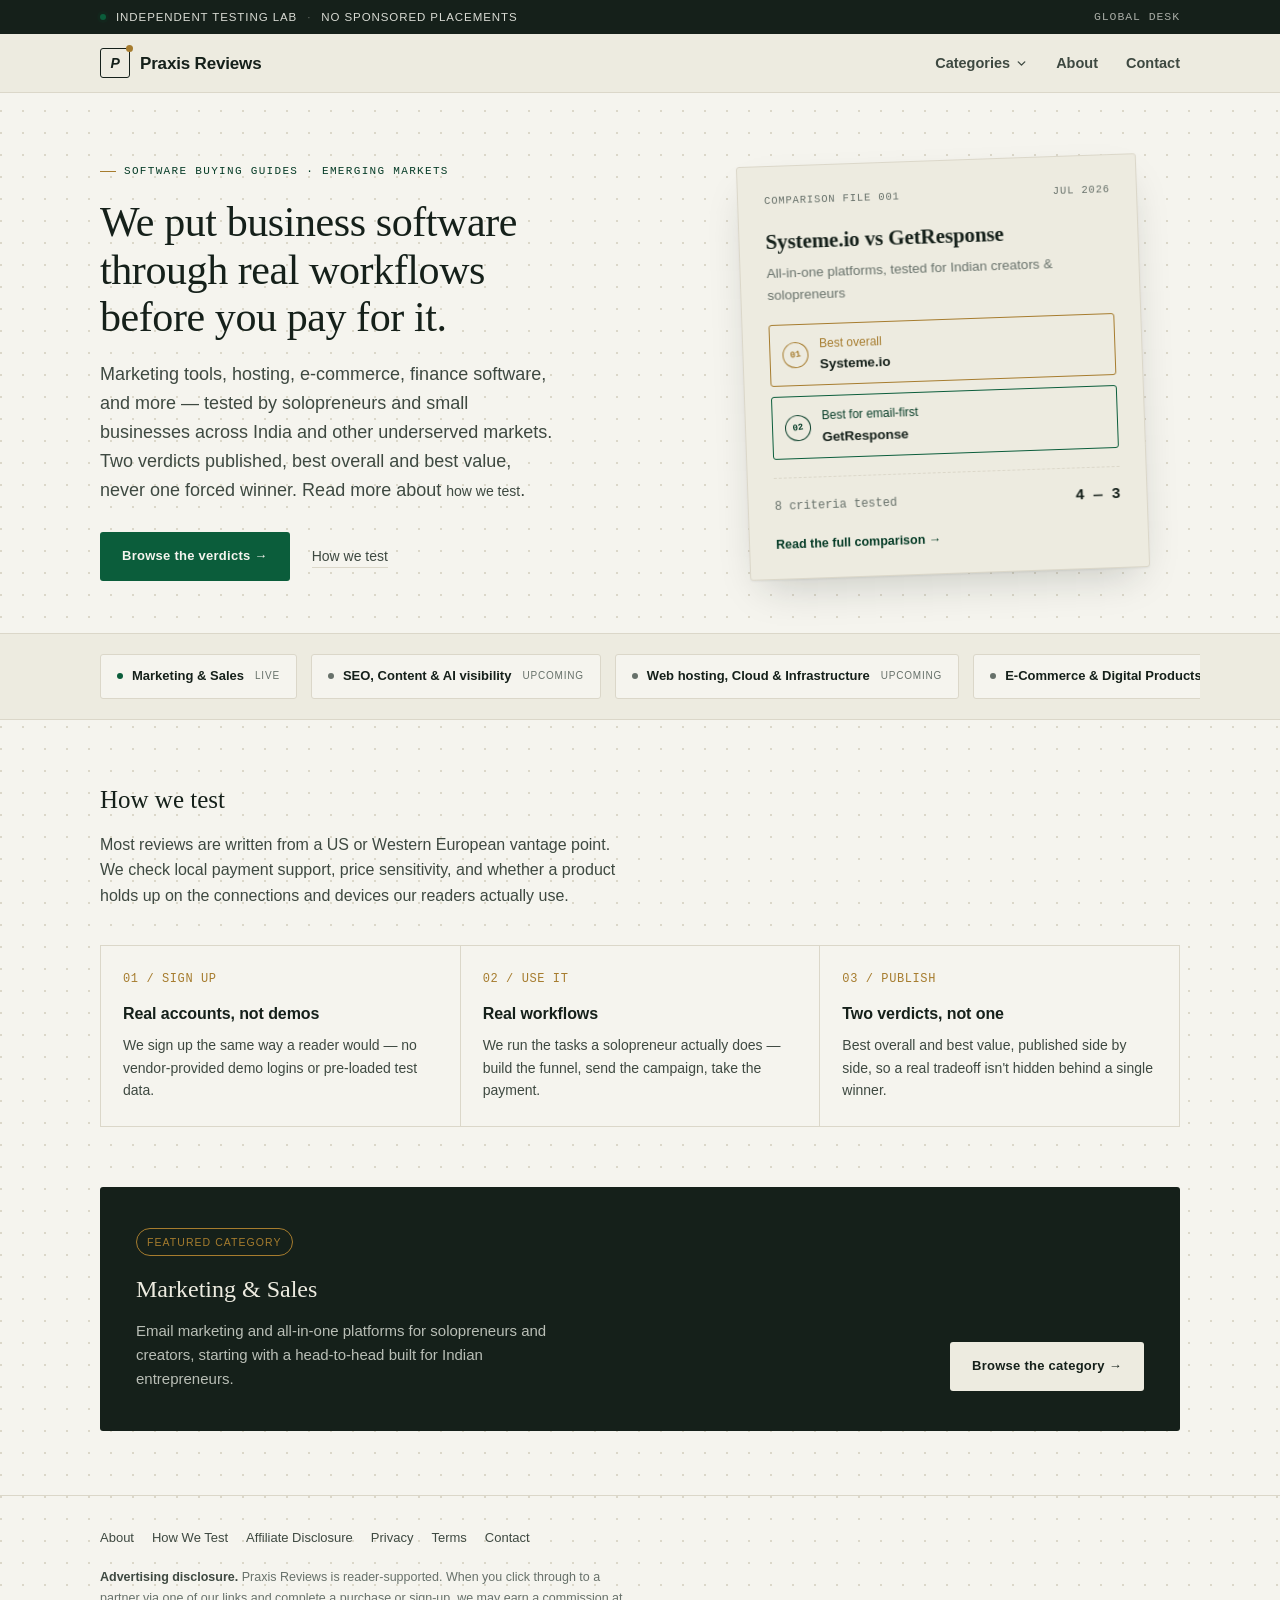
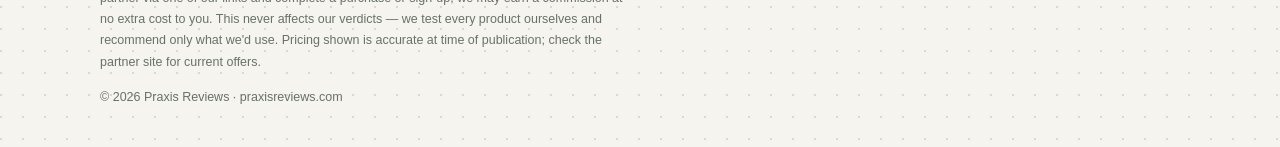
==== commit b2f2070c: "Align featured category heading with manifest strip naming Rename "Business & Marketing Software" to" ====
--- a/index.html
+++ b/index.html
@@ -267,7 +267,7 @@
     <div class="panel">
       <div>
         <span class="tag">Featured category</span>
-        <h2 class="serif">Business &amp; Marketing Software</h2>
+        <h2 class="serif">Marketing &amp; Sales</h2>
         <p>Email marketing and all-in-one platforms for solopreneurs and creators, starting with a head-to-head built for Indian entrepreneurs.</p>
       </div>
       <a class="btn" href="/email-marketing/">Browse the category →</a>
